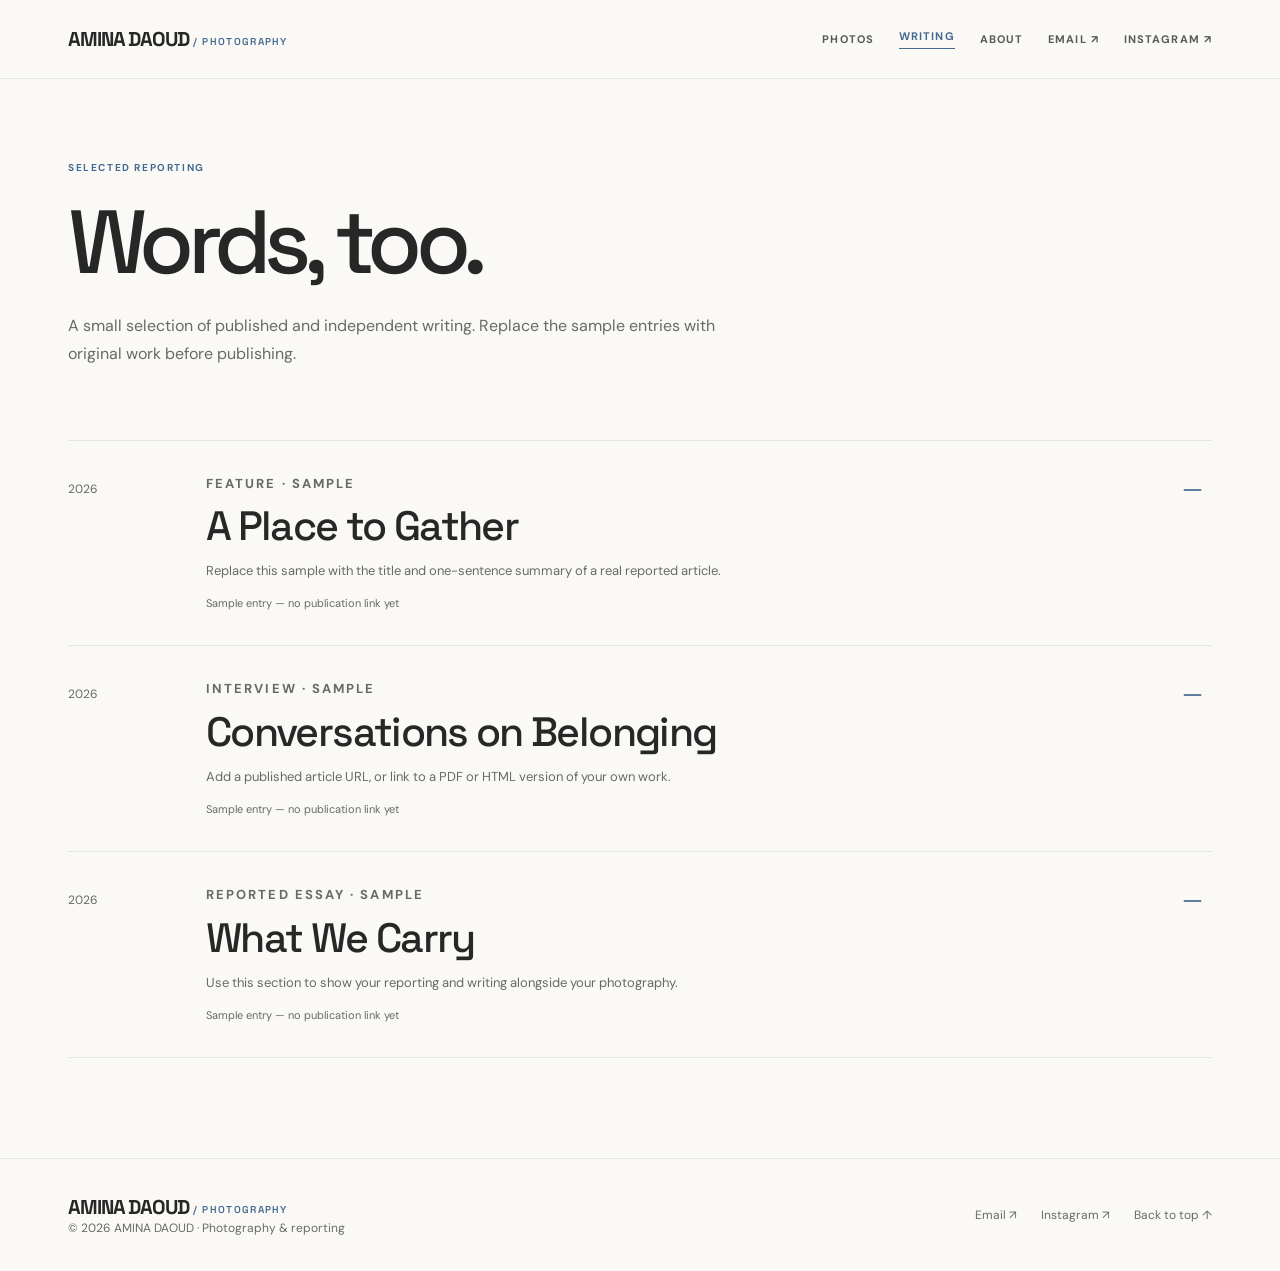
==== photojournalism-portfolio-project-sections/writing.html @ 873c858f "Rough draft portfolio" ====
<!doctype html><html lang="en"><head><meta charset="utf-8"><meta name="viewport" content="width=device-width,initial-scale=1"><meta name="description" content="Selected writing and reporting."><title>Writing — Portfolio</title><link rel="stylesheet" href="styles.css"><link rel="stylesheet" href="editorial-theme.css"><link rel="stylesheet" href="one-page.css"></head><body data-page="writing"><div id="header"></div><main><div class="container"><section class="page-intro"><p class="eyebrow">Selected reporting</p><h1>Words, too.</h1><p>A small selection of published and independent writing. Replace the sample entries with original work before publishing.</p></section><div id="article-list" class="article-list"></div></div></main><div id="footer"></div><script src="content.js"></script><script src="site.js"></script></body></html>
---- photojournalism-portfolio-project-sections/styles.css ----
@import url('https://fonts.googleapis.com/css2?family=DM+Sans:wght@400;500;600;700&family=Playfair+Display:wght@400;500;600&display=swap');
:root{--ink:#181a18;--muted:#666b66;--paper:#f7f7f3;--line:#dedfd8;--accent:#586b5b;--max:1220px}*{box-sizing:border-box}html{scroll-behavior:smooth}body{margin:0;background:var(--paper);color:var(--ink);font-family:'DM Sans',Arial,sans-serif;-webkit-font-smoothing:antialiased}a{color:inherit;text-decoration:none}img{display:block;width:100%;height:100%;object-fit:cover}button{font:inherit}p{line-height:1.75}h1,h2,h3,p{margin-top:0}.serif,h1,h2,h3{font-family:'Playfair Display',Georgia,serif;font-weight:400}.container{max-width:var(--max);padding:0 38px;margin:auto}.site-header{position:relative;z-index:20;background:var(--paper);border-bottom:1px solid var(--line)}.header-inner{min-height:84px;display:flex;align-items:center;justify-content:space-between;gap:20px}.brand{font-size:21px;font-weight:700;letter-spacing:-.055em;white-space:nowrap}.brand span{color:var(--accent)}.nav{display:flex;align-items:center;gap:34px}.nav a{font-size:12px;letter-spacing:.12em;text-transform:uppercase;color:#464c46}.nav a[aria-current=page],.nav a:hover{color:var(--ink);text-decoration:underline;text-underline-offset:7px}.menu-toggle{display:none;background:none;border:0;padding:10px;font-size:12px;letter-spacing:.1em}.eyebrow{font-size:11px;letter-spacing:.18em;text-transform:uppercase;font-weight:700;color:var(--accent)}.hero{padding:73px 0 98px}.hero-grid{display:grid;grid-template-columns:.93fr 1.07fr;gap:7%;align-items:end}.hero-copy{padding-bottom:18px}.hero h1{font-size:clamp(54px,6.6vw,106px);line-height:1.04;letter-spacing:-.065em;margin:24px 0 27px}.hero-copy>p:not(.eyebrow){max-width:460px;color:var(--muted);font-size:15px}.hero-picture{height:min(59vw,650px);max-height:650px;overflow:hidden;background:#d9ded8}.hero-picture img{transition:transform .7s}.hero-picture:hover img{transform:scale(1.025)}.hero-caption{display:flex;justify-content:space-between;gap:20px;color:var(--muted);font-size:11px;letter-spacing:.08em;text-transform:uppercase;margin-top:15px}.text-link{display:inline-flex;align-items:center;gap:12px;border-bottom:1px solid var(--ink);padding-bottom:8px;font-size:12px;text-transform:uppercase;letter-spacing:.12em;font-weight:700;margin-top:22px}.text-link:hover{gap:19px}.section{padding:76px 0 100px;border-top:1px solid var(--line)}.section-heading{display:flex;align-items:end;justify-content:space-between;gap:24px;margin-bottom:39px}.section-heading h2{font-size:clamp(36px,4vw,56px);letter-spacing:-.04em;margin:7px 0 0}.section-heading .text-link{margin:0 0 8px}.story-grid{display:grid;grid-template-columns:repeat(3,1fr);gap:24px}.story-card .image-frame{aspect-ratio:4/5;overflow:hidden;background:#e6e6e0}.story-card img,.feature-image img,.photo-tile img{transition:transform .6s}.story-card:hover img,.feature-image:hover img,.photo-tile:hover img{transform:scale(1.045)}.story-card .eyebrow{margin:20px 0 9px}.story-card h3{font-size:clamp(25px,2.4vw,33px);line-height:1.16;letter-spacing:-.025em;margin-bottom:9px}.card-desc{font-size:13px;color:var(--muted);margin:0}.split-section{display:grid;grid-template-columns:1fr 1fr;gap:9%;align-items:center}.feature-image{height:500px;overflow:hidden}.split-section h2{font-size:clamp(38px,4.2vw,62px);line-height:1.12;letter-spacing:-.045em;margin:16px 0 20px}.split-section p:not(.eyebrow){max-width:450px;color:var(--muted);font-size:15px}.footer{border-top:1px solid var(--line);padding:40px 0 28px}.footer-inner{display:flex;justify-content:space-between;gap:20px;align-items:center}.footer-note{font-size:12px;color:var(--muted)}.footer-links{display:flex;gap:24px;font-size:12px}.page-intro{padding:86px 0 56px;max-width:850px}.page-intro h1{font-size:clamp(54px,7.3vw,100px);letter-spacing:-.06em;line-height:1.03;margin:19px 0 23px}.page-intro>p:not(.eyebrow){font-size:16px;color:var(--muted);max-width:650px}.project-list{padding-bottom:85px}.project-row{display:grid;grid-template-columns:1.12fr .88fr;gap:7%;align-items:center;padding:36px 0;border-top:1px solid var(--line)}.project-row:nth-child(even) .project-photo{order:2}.project-photo{aspect-ratio:16/11;overflow:hidden}.project-row h2{font-size:clamp(35px,4.2vw,62px);letter-spacing:-.045em;line-height:1.13;margin:15px 0}.project-row p:not(.eyebrow){font-size:14px;color:var(--muted);max-width:450px}.project-meta{font-size:11px;letter-spacing:.09em;text-transform:uppercase;color:var(--muted);margin-top:23px}.article-list{border-top:1px solid var(--line);margin-bottom:100px}.article-row{display:grid;grid-template-columns:110px 1fr 30px;gap:28px;align-items:start;border-bottom:1px solid var(--line);padding:31px 0}.article-date{font-size:12px;color:var(--muted);padding-top:8px}.article-row h2{font-size:clamp(25px,3.4vw,41px);letter-spacing:-.03em;margin:5px 0 8px}.article-row p{font-size:13px;color:var(--muted);max-width:690px;margin:0}.article-arrow{font-size:24px}.about-layout{display:grid;grid-template-columns:.85fr 1.15fr;gap:9%;align-items:start;padding-bottom:105px}.about-photo{aspect-ratio:4/5}.about-copy{padding-top:25px}.about-copy h2{font-size:clamp(35px,4vw,55px);letter-spacing:-.04em}.about-copy p{color:var(--muted);font-size:15px}.contact-panel{border-top:1px solid var(--line);padding:100px 0 155px;max-width:920px}.contact-panel h2{font-size:clamp(48px,7vw,85px);letter-spacing:-.06em;line-height:1.09;margin:20px 0}.contact-panel p{color:var(--muted);max-width:600px}.email-link{display:inline-block;font-family:'Playfair Display',Georgia,serif;font-size:clamp(24px,4vw,45px);border-bottom:1px solid;margin-top:20px;overflow-wrap:anywhere}.story-hero{padding:76px 0 56px;max-width:950px}.story-hero h1{font-size:clamp(52px,7vw,94px);line-height:1.04;letter-spacing:-.06em;margin:18px 0 23px}.story-hero .dek{font-size:18px;color:var(--muted);max-width:650px}.story-body{padding-bottom:90px}.story-main-image{height:min(64vw,660px);background:#e6e6df}.story-intro{max-width:730px;margin:72px auto;font-size:17px;line-height:1.95}.photo-essay{display:grid;grid-template-columns:1fr 1fr;gap:60px 28px}.photo-tile{margin:0}.photo-tile:nth-child(3n){grid-column:1/-1}.photo-tile .photo-wrap{aspect-ratio:4/5;overflow:hidden}.photo-tile:nth-child(3n) .photo-wrap{aspect-ratio:16/9}.photo-tile figcaption{max-width:700px;margin-top:13px;color:var(--muted);font-size:12px;line-height:1.65}.back-link{margin:55px 0 25px}.sample-alert{font-size:12px;line-height:1.6;background:#e9ede5;color:#4b5e4d;padding:14px 18px;border-left:3px solid #829883;margin:0 0 30px}.empty-note{color:var(--muted)}@media(max-width:800px){.container{padding:0 22px}.header-inner{min-height:70px}.menu-toggle{display:block}.nav{display:none;position:absolute;top:70px;left:0;right:0;background:var(--paper);border-bottom:1px solid var(--line);padding:25px 22px;flex-direction:column;align-items:start;gap:24px}.nav.open{display:flex}.hero{padding:43px 0 70px}.hero-grid,.split-section,.about-layout{grid-template-columns:1fr;gap:35px}.hero-picture{height:auto;aspect-ratio:4/5}.hero-copy{padding:0}.hero h1{font-size:clamp(52px,12vw,80px)}.section{padding:60px 0}.story-grid{grid-template-columns:1fr 1fr;gap:30px 15px}.section-heading{align-items:start}.feature-image{height:auto;aspect-ratio:4/5}.project-row,.project-row:nth-child(even){grid-template-columns:1fr;gap:25px}.project-row:nth-child(even) .project-photo{order:0}.page-intro{padding:60px 0 45px}.about-copy{padding:0}.contact-panel{padding:75px 0 95px}.photo-essay{gap:35px 15px}.story-intro{margin:46px auto}}@media(max-width:520px){.story-grid{grid-template-columns:1fr}.section-heading{display:block}.section-heading .text-link{margin-top:18px}.story-card .image-frame{aspect-ratio:5/4}.article-row{grid-template-columns:1fr 24px;gap:7px}.article-date{grid-column:1/-1}.article-arrow{grid-column:2;grid-row:2}.article-row>div:nth-child(2){grid-column:1;grid-row:2}.footer-inner{align-items:start;flex-direction:column}.photo-essay{grid-template-columns:1fr}.photo-tile:nth-child(3n){grid-column:auto}.photo-tile:nth-child(3n) .photo-wrap{aspect-ratio:4/5}.story-main-image{height:auto;aspect-ratio:5/4}}
---- photojournalism-portfolio-project-sections/editorial-theme.css ----
/* CLEAN EDITORIAL THEME — subtle color, generous space, photography first. */
@import url('https://fonts.googleapis.com/css2?family=DM+Sans:wght@400;500;600;700&family=Space+Grotesk:wght@400;500;600;700&display=swap');
:root {
  --ink: #252826;
  --muted: #666b67;
  --paper: #faf9f6;
  --line: #e4e5df;
  --accent: #456a91; /* Change this to customize the one accent color. */
  --max: 1220px;
}
body { font-family: 'DM Sans', Arial, sans-serif; background:var(--paper); }
.serif,h1,h2,h3 {font-family:'Space Grotesk',Arial,sans-serif;font-weight:500;}
h1,h2,h3 {text-wrap:balance;}
::selection {background:#dce7f1;color:var(--ink);}
.site-header {background:var(--paper);border-bottom:1px solid var(--line);}
.header-inner {min-height:80px;}
.brand {font-family:'Space Grotesk',Arial,sans-serif;font-size:22px;font-weight:700;letter-spacing:-.055em;}
.brand span {color:var(--accent);}
.nav {gap:29px;}
.nav a {font-size:11px;font-weight:700;letter-spacing:.1em;text-transform:uppercase;color:#555b58;transition:color .2s;}
.nav a:hover,.nav a[aria-current=page] {color:var(--accent);text-decoration:none;}
.nav a[aria-current=page] {border-bottom:1px solid var(--accent);padding-bottom:5px;}
.eyebrow {color:var(--accent);font-size:10px;font-weight:700;letter-spacing:.16em;text-transform:uppercase;}
.hero {padding:79px 0 96px;background:var(--paper);}
.hero-grid {grid-template-columns:.95fr 1.05fr;gap:7%;}
.hero h1 {font-size:clamp(55px,6.4vw,104px);letter-spacing:-.075em;line-height:1.03;margin:23px 0 25px;}
.hero-copy>p:not(.eyebrow) {color:var(--muted);font-size:15px;max-width:415px;}
.hero-picture {border:0;box-shadow:none;transform:none;border-radius:2px;background:#e8e9e5;}
.hero-picture::after {content:none;}
.hero-caption {color:var(--muted);font-size:10px;letter-spacing:.11em;margin-top:16px;}
.text-link {display:inline-flex;align-items:center;gap:12px;color:var(--accent);background:transparent;border:0;border-bottom:1px solid var(--accent);border-radius:0;box-shadow:none;padding:0 0 7px;font-size:11px;font-weight:700;letter-spacing:.085em;text-transform:uppercase;transition:color .2s,gap .2s;}
.text-link:hover {background:transparent;box-shadow:none;transform:none;color:var(--ink);gap:17px;}
.section {border-top:1px solid var(--line);padding:83px 0 100px;background:transparent;}
.section:nth-of-type(2) {background:transparent;}
.section-heading h2 {font-size:clamp(39px,4vw,62px);letter-spacing:-.06em;line-height:1.05;}
.story-grid {gap:27px;}
.story-card,.story-card:nth-child(2) {transform:none;transition:none;}
.story-card:hover,.story-card:nth-child(2):hover {transform:none;}
.story-card .image-frame,.story-card:nth-child(2) .image-frame,.story-card:nth-child(3) .image-frame {border:0;border-radius:2px;box-shadow:none;background:#e9e9e6;}
.story-card .eyebrow {margin:20px 0 10px;background:transparent;padding:0;border:0;border-radius:0;}
.story-card h3 {font-size:clamp(26px,2.4vw,35px);font-weight:500;letter-spacing:-.05em;}
.card-desc {font-size:13px;}
.feature-image {border:0;box-shadow:none;transform:none;border-radius:2px;}
.split-section h2 {font-size:clamp(40px,4.3vw,65px);letter-spacing:-.055em;line-height:1.08;}
.footer {background:transparent;border-top:1px solid var(--line);padding:35px 0;}
.footer-note,.footer-links {color:var(--muted);font-weight:400;}
.footer-links a:hover {color:var(--accent);}
.page-intro {padding:80px 0 56px;}
.page-intro h1 {font-size:clamp(54px,7vw,98px);letter-spacing:-.075em;line-height:1.04;}
.page-intro>p:not(.eyebrow) {color:var(--muted);}
.project-row {border-top:1px solid var(--line);gap:7%;padding:38px 0;}
.project-photo,.project-row:nth-child(even) .project-photo {border:0;border-radius:2px;box-shadow:none;}
.project-row h2 {letter-spacing:-.05em;}
.project-meta {font-weight:600;color:var(--muted);}
.article-list {border-top:1px solid var(--line);}
.article-row {border-bottom:1px solid var(--line);padding:32px 0;transition:background .2s;}
.article-row:hover {background:transparent;transform:none;}
.article-row:hover h2 {color:var(--accent);}
.article-row h2 {letter-spacing:-.04em;}
.article-arrow {color:var(--accent);}
.about-photo {border:0;box-shadow:none;transform:none;border-radius:2px;}
.about-copy h2 {letter-spacing:-.05em;}
.contact-panel {border-top:1px solid var(--line);}
.contact-panel h2 {font-size:clamp(49px,7vw,88px);letter-spacing:-.07em;line-height:1.05;}
.contact-panel h2::after {content:none;}
.email-link {font-family:'Space Grotesk',Arial,sans-serif;font-weight:500;color:var(--accent);border-bottom:1px solid var(--accent);letter-spacing:-.04em;}
.story-hero h1 {letter-spacing:-.065em;}
.story-main-image,.photo-tile .photo-wrap {border:0;box-shadow:none;background:#ebebe7;}
.photo-tile:nth-child(3n + 1) .photo-wrap,.photo-tile:nth-child(3n + 2) .photo-wrap,.photo-tile:nth-child(3n) .photo-wrap {box-shadow:none;}
.sample-alert {background:#f0f3f5;color:#465866;border:0;border-left:3px solid var(--accent);}
@media(max-width:800px) {
  .header-inner {min-height:70px;}
  .menu-toggle {display:block;background:transparent;border:1px solid var(--line);border-radius:3px;font-weight:600;letter-spacing:.06em;padding:9px 12px;}
  .nav {top:70px;border-bottom:1px solid var(--line);background:var(--paper);padding:22px;gap:21px;}
  .nav a {font-size:12px;}
  .hero {padding:48px 0 70px;}
  .hero h1 {font-size:clamp(52px,11vw,80px);}
  .hero-picture {height:auto;aspect-ratio:4/5;max-height:none;margin:0;}
  .section {padding:65px 0;}
  .section-heading h2 {font-size:clamp(40px,7vw,60px);}
  .page-intro h1 {font-size:clamp(54px,10vw,78px);}
  .feature-image {margin:0;}
}
@media(max-width:520px) {
  .brand {font-size:21px;}
  .hero h1 {font-size:clamp(51px,12vw,76px);}
  .hero-caption {font-size:9px;}
  .story-grid {gap:36px;}
  .section-heading h2 {font-size:43px;}
  .article-row {padding:28px 0;}
  .contact-panel h2 {font-size:clamp(50px,11vw,76px);}
  .email-link {font-size:clamp(22px,6vw,32px);}
}
@media(prefers-reduced-motion:reduce) {* ,*::before,*::after {scroll-behavior:auto!important;transition:none!important;animation:none!important;}}
---- photojournalism-portfolio-project-sections/one-page.css ----
/* SIMPLE ONE-PAGE LAYOUT. Main palette is in editorial-theme.css. */
.site-header {position:relative;}
.header-inner {min-height:78px;gap:24px;}
.brand {font-size:20px;}
.brand span {font-size:10px;letter-spacing:.13em;font-weight:600;vertical-align:middle;}
.nav {display:flex;align-items:center;gap:25px;}
.nav a {font-size:11px;white-space:nowrap;}
.mobile-nav {display:none;}
.menu-toggle {display:none;}
.home-intro {padding-top:88px;padding-bottom:70px;}
.home-intro h1 {font-size:clamp(64px,10vw,152px);line-height:.95;letter-spacing:-.085em;margin:24px 0 25px;}
.home-intro>p:not(.eyebrow) {max-width:660px;color:var(--muted);font-size:16px;line-height:1.7;}
.home-intro .home-location {font-size:11px!important;text-transform:uppercase;letter-spacing:.12em;margin-top:30px;}
.gallery-section {border-top:1px solid var(--line);padding:42px 0 100px;}
.gallery-heading {display:flex;align-items:baseline;justify-content:space-between;gap:20px;margin-bottom:25px;}
.gallery-heading h2 {font-family:'DM Sans',Arial,sans-serif;font-size:12px;font-weight:700;letter-spacing:.11em;text-transform:uppercase;margin:0;}
.gallery-heading span {font-size:11px;color:var(--muted);}
.portfolio-gallery {columns:2;column-gap:19px;}
.gallery-item {break-inside:avoid;margin:0 0 29px;}
.gallery-item img {height:auto;width:100%;object-fit:contain;background:#eeede8;border-radius:2px;}
.gallery-item figcaption {display:flex;justify-content:space-between;gap:14px;margin-top:10px;color:var(--muted);font-size:10px;line-height:1.6;}
.gallery-item figcaption span:first-child {font-weight:700;color:var(--ink);min-width:105px;}
.gallery-item figcaption span:last-child {max-width:62%;text-align:right;}
.gallery-disclaimer {color:var(--muted);font-size:11px;margin-top:16px;}
.about-strip {border-top:1px solid var(--line);padding:75px 0 85px;}
.about-strip-inner {display:grid;grid-template-columns:1fr 1fr;gap:12%;align-items:start;}
.about-strip h2 {font-size:clamp(40px,5vw,70px);letter-spacing:-.06em;margin-top:15px;}
.about-strip-inner>p {font-size:15px;color:var(--muted);max-width:460px;}
.sample-writing {font-size:11px!important;margin-top:11px!important;}
@media (max-width:900px) {
  .nav {gap:14px;}
  .nav a {font-size:10px;}
  .brand span {display:none;}
}
@media (max-width:700px) {
  .header-inner {min-height:68px;}
  .nav {display:none;}
  .menu-toggle {display:block;border:1px solid var(--line);background:transparent;border-radius:3px;padding:9px 11px;}
  .mobile-nav {display:none;position:absolute;top:68px;left:0;right:0;z-index:30;background:var(--paper);border-bottom:1px solid var(--line);padding:20px 22px;flex-direction:column;gap:20px;}
  .mobile-nav.open {display:flex;}
  .mobile-nav a {font-size:12px;text-transform:uppercase;letter-spacing:.12em;font-weight:700;}
  .home-intro {padding-top:65px;padding-bottom:56px;}
  .home-intro h1 {font-size:clamp(58px,14vw,90px);}
  .portfolio-gallery {columns:1;}
  .gallery-item {margin-bottom:35px;}
  .gallery-item figcaption {gap:8px;}
  .about-strip-inner {grid-template-columns:1fr;gap:10px;}
  .gallery-section {padding-bottom:70px;}
}
@media (max-width:390px) {.gallery-item figcaption {display:block;}.gallery-item figcaption span {display:block;max-width:100%!important;text-align:left!important;margin-bottom:3px;}}

/* PROJECT SECTIONS: each photo story stays together on the homepage. */
.portfolio-projects {display:flex; flex-direction:column; gap:84px;}
.portfolio-project {scroll-margin-top:28px;}
.project-heading {display:grid;grid-template-columns:105px minmax(0,1fr) 112px;gap:24px;align-items:start;margin-bottom:26px;padding-top:26px;border-top:1px solid var(--line);}
.project-number,.project-photo-count {font-size:10px;line-height:1.6;letter-spacing:.1em;text-transform:uppercase;color:var(--muted);font-weight:700;}
.project-photo-count {text-align:right;}
.project-copy .eyebrow {margin:0 0 12px;}
.project-copy h3 {font-size:clamp(34px,5.5vw,70px);line-height:1.04;letter-spacing:-.06em;margin:0 0 14px;}
.project-dek {font-size:14px;line-height:1.65;color:var(--muted);max-width:560px;margin:0;}
.project-gallery {display:grid;grid-template-columns:repeat(2,minmax(0,1fr));gap:24px 19px;align-items:start;}
.project-photo {min-width:0;margin:0;}
.project-photo img {display:block;width:100%;height:auto;object-fit:contain;background:#eeede8;border-radius:2px;}
.project-photo figcaption {display:flex;justify-content:space-between;gap:15px;margin-top:10px;font-size:10px;line-height:1.6;color:var(--muted);}
.project-photo figcaption span:first-child {white-space:nowrap;color:var(--ink);font-weight:700;}
.project-photo figcaption span:last-child {max-width:80%;text-align:right;}
@media (max-width:700px) {
 .portfolio-projects {gap:64px;}
 .project-heading {grid-template-columns:1fr auto;gap:10px 16px;margin-bottom:22px;}
 .project-number {grid-column:1;}
 .project-copy {grid-column:1 / -1;grid-row:2;}
 .project-photo-count {grid-column:2;grid-row:1;}
 .project-gallery {grid-template-columns:1fr;gap:25px;}
 .project-copy h3 {font-size:clamp(38px,10vw,58px);}
}
/* Preserve the original dimensions of project photos */

.project-gallery .project-photo {
  height: auto;
  aspect-ratio: auto;
  overflow: visible;
}

.project-gallery .project-photo img {
  display: block;
  width: 100%;
  height: auto;
  max-height: none;
  aspect-ratio: auto;
  object-fit: contain;
}


/* Photo project write-ups */

.project-photo-column {
  min-width: 0;
}

.project-photo-column .project-photo {
  margin: 0;
}

.project-writeup {
  margin-top: 36px;
  max-width: 520px;
}

.project-writeup p {
  font-size: 14px;
  line-height: 1.85;
  color: var(--ink);
  margin: 0 0 20px;
}

@media (max-width: 700px) {
  .project-writeup {
    margin-top: 24px;
  }
}


/* A Sailing Soul write-up */

.project-photo-column {
  min-width: 0;
}

.project-writeup {
  display: block;
  margin-top: 32px;
  max-width: 100%;
}

.project-writeup p {
  font-size: 14px;
  line-height: 1.85;
  color: var(--ink);
  margin: 0 0 20px;
}
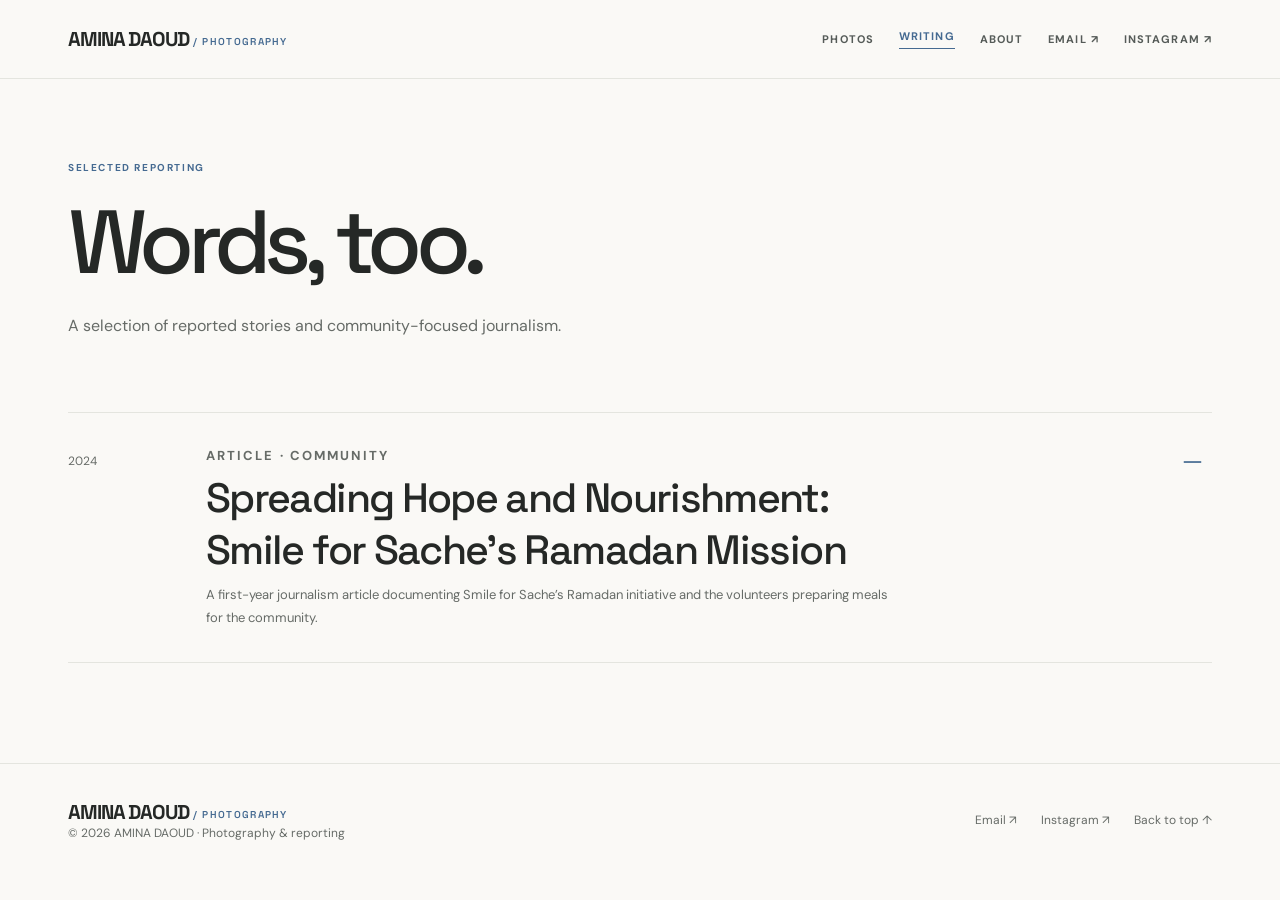
==== commit bdee6093: "updates" ====
--- a/photojournalism-portfolio-project-sections/writing.html
+++ b/photojournalism-portfolio-project-sections/writing.html
@@ -1 +1 @@
-<!doctype html><html lang="en"><head><meta charset="utf-8"><meta name="viewport" content="width=device-width,initial-scale=1"><meta name="description" content="Selected writing and reporting."><title>Writing — Portfolio</title><link rel="stylesheet" href="styles.css"><link rel="stylesheet" href="editorial-theme.css"><link rel="stylesheet" href="one-page.css"></head><body data-page="writing"><div id="header"></div><main><div class="container"><section class="page-intro"><p class="eyebrow">Selected reporting</p><h1>Words, too.</h1><p>A small selection of published and independent writing. Replace the sample entries with original work before publishing.</p></section><div id="article-list" class="article-list"></div></div></main><div id="footer"></div><script src="content.js"></script><script src="site.js"></script></body></html>+<!doctype html><html lang="en"><head><meta charset="utf-8"><meta name="viewport" content="width=device-width,initial-scale=1"><meta name="description" content="Selected writing and reporting."><title>Writing — Portfolio</title><link rel="stylesheet" href="styles.css"><link rel="stylesheet" href="editorial-theme.css"><link rel="stylesheet" href="one-page.css"></head><body data-page="writing"><div id="header"></div><main><div class="container"><section class="page-intro"><p class="eyebrow">Selected reporting</p><h1>Words, too.</h1><p>A selection of reported stories and community-focused journalism.</p></section><div id="article-list" class="article-list"></div></div></main><div id="footer"></div><script src="content.js"></script><script src="site.js"></script></body></html>
--- a/photojournalism-portfolio-project-sections/one-page.css
+++ b/photojournalism-portfolio-project-sections/one-page.css
@@ -113,28 +113,35 @@
   margin: 0 0 20px;
 }
 
+/* Editorial layouts adapt to each project's photo count without cropping images. */
+.portfolio-projects {gap:clamp(76px,9vw,120px);}
+.project-heading {padding-top:30px;margin-bottom:25px;}
+.project-number {display:flex;align-items:center;gap:10px;padding-top:4px;}
+.project-number::before {content:"";width:18px;height:1px;background:var(--accent);}
+.project-copy h3 {font-size:clamp(38px,5vw,66px);letter-spacing:-.065em;}
+.project-writeup {max-width:720px;margin:0 0 38px 129px;}
+.project-writeup p {font-size:15px;line-height:1.85;color:#454a46;}
+.project-writeup p:last-child {margin-bottom:0;}
+.project-gallery {max-width:1120px;margin:0 auto;gap:34px 24px;}
+.project-photo img {border-radius:3px;background:#eeede8;}
+.project-photo figcaption {justify-content:flex-start;align-items:baseline;gap:14px;margin-top:12px;}
+.project-photo figcaption span:first-child {font-size:9px;letter-spacing:.08em;color:var(--accent);}
+.project-photo figcaption span:last-child {max-width:none;text-align:left;}
+.project-gallery--single {grid-template-columns:1fr;max-width:820px;}
+.project-gallery--pair {grid-template-columns:repeat(2,minmax(0,1fr));max-width:1040px;}
+.project-gallery--trio {grid-template-columns:repeat(2,minmax(0,1fr));max-width:1040px;}
+.project-gallery--trio > .project-photo-column:first-child {grid-column:1/-1;width:min(100%,920px);justify-self:center;}
+#the-layers-we-choose .project-gallery--trio > .project-photo-column:first-child,
+#vlns .project-gallery--trio > .project-photo-column:first-child,
+#dway-programs .project-gallery--trio > .project-photo-column:first-child {width:min(100%,760px);}
+.project-gallery--collection {grid-template-columns:repeat(2,minmax(0,1fr));}
+
 @media (max-width: 700px) {
-  .project-writeup {
-    margin-top: 24px;
-  }
+  .portfolio-projects {gap:68px;}
+  .project-heading {padding-top:22px;}
+  .project-writeup {margin:0 0 26px;}
+  .project-writeup p {font-size:14px;}
+  .project-gallery,.project-gallery--pair,.project-gallery--trio,.project-gallery--collection {grid-template-columns:1fr;gap:26px;}
+  .project-gallery--single {grid-template-columns:minmax(0,1fr);}
+  .project-gallery--trio > .project-photo-column:first-child {grid-column:auto;width:100%;}
 }
-
-
-/* A Sailing Soul write-up */
-
-.project-photo-column {
-  min-width: 0;
-}
-
-.project-writeup {
-  display: block;
-  margin-top: 32px;
-  max-width: 100%;
-}
-
-.project-writeup p {
-  font-size: 14px;
-  line-height: 1.85;
-  color: var(--ink);
-  margin: 0 0 20px;
-}
